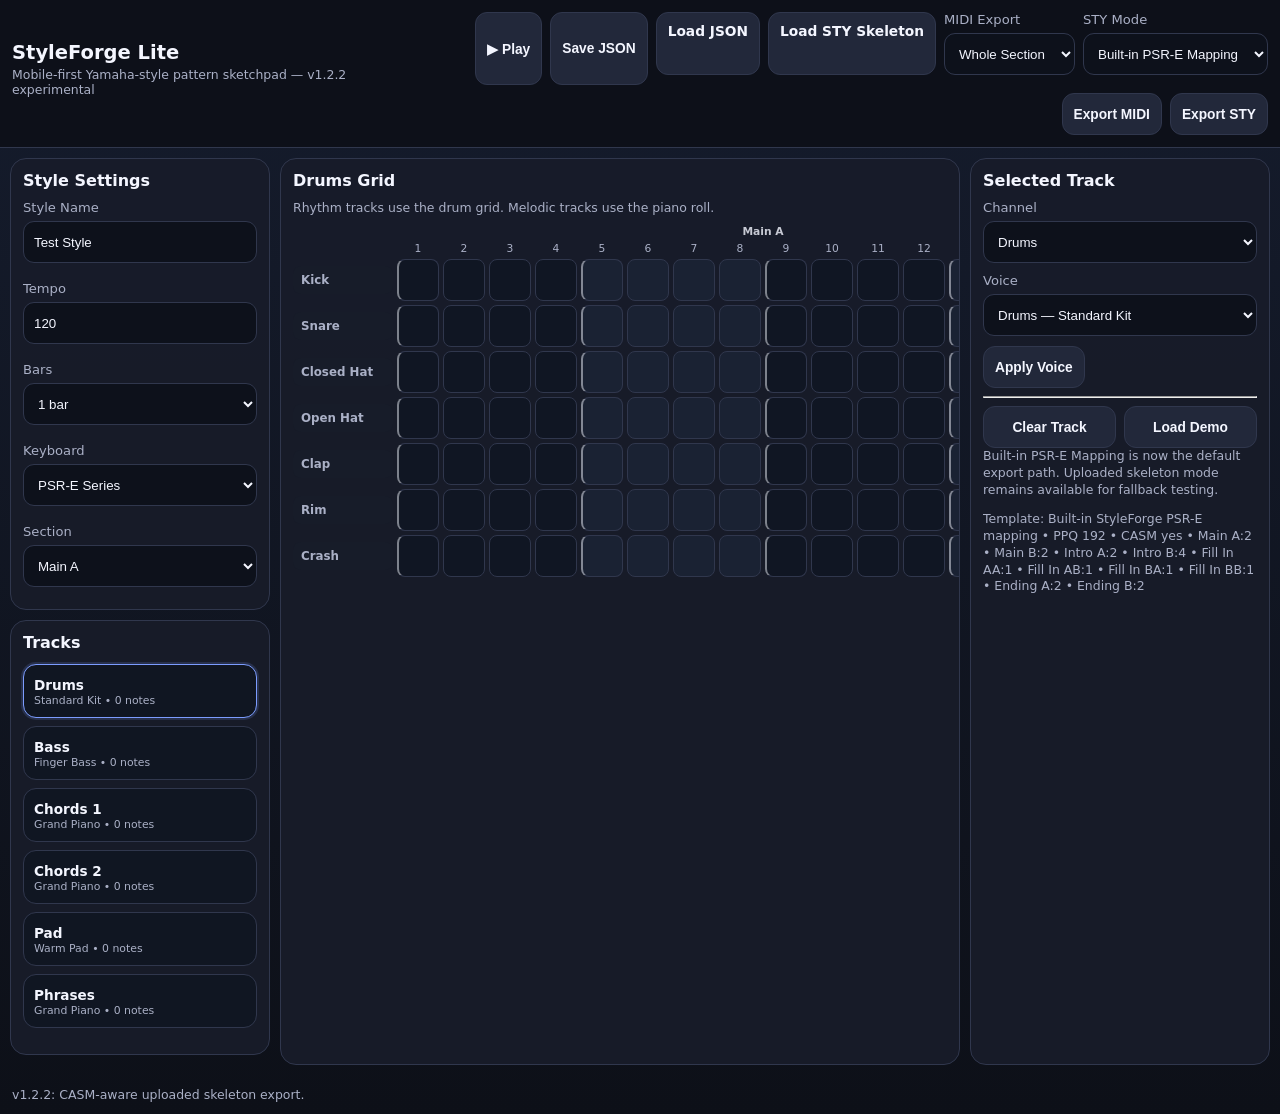
==== index.html @ ea22ec44 "Respect skeleton CASM channels" ====
<!DOCTYPE html>
<html lang="en">
<head>
  <meta charset="UTF-8"/>
  <meta name="viewport" content="width=device-width, initial-scale=1.0"/>
  <title>StyleForge Lite</title>
  <link rel="stylesheet" href="styles.css?v=0.6.1"/>
  <link rel="stylesheet" href="bass-fix.css?v=0.6.2"/>
</head>
<body>
  <header>
    <div>
      <h1>StyleForge Lite</h1>
      <p>Mobile-first Yamaha-style pattern sketchpad — v1.2.2 experimental</p>
    </div>
    <div class="header-actions">
      <button id="playBtn">▶ Play</button>
      <button id="saveJsonBtn">Save JSON</button>
      <label class="fileLabel">Load JSON<input type="file" id="loadJsonInput" accept=".json"/></label>
      <label class="fileLabel">Load STY Skeleton<input type="file" id="templateStyleInput" accept=".sty,.STY,.mid,.MID"/></label>
      <label class="miniLabel">MIDI Export<select id="exportMode"><option value="section">Whole Section</option><option value="track">Selected Track</option></select></label>
      <label class="miniLabel">STY Mode<select id="styExportMode"><option value="builtin-psre" selected>Built-in PSR-E Mapping</option><option value="uploaded">Uploaded STY Skeleton</option></select></label>
      <button id="exportMidiBtn">Export MIDI</button>
      <button id="exportStyleBtn">Export STY</button>
    </div>
  </header>
  <main>
    <section class="panel settings">
      <h2>Style Settings</h2>
      <div class="settings-grid">
        <label>Style Name <input id="styleName" value="Test Style"/></label>
        <label>Tempo <input id="tempo" type="number" min="40" max="240" value="120"/></label>
        <label>Bars<select id="barsSelect"><option value="1" selected>1 bar</option><option value="2">2 bars</option><option value="4">4 bars</option></select></label>
        <label>Keyboard <select id="keyboardSelect"></select></label>
        <label>Section <select id="sectionSelect"></select></label>
      </div>
    </section>
    <section class="panel tracks">
      <h2>Tracks</h2>
      <div id="trackList"></div>
    </section>
    <section class="panel sequencer">
      <div class="sequencer-head">
        <div>
          <h2 id="editorTitle">Drum Grid</h2>
          <p id="editorHelp">Choose a keyboard profile, create a pattern, then export.</p>
        </div>
        <strong id="barIndicator">Bar 1 / 1</strong>
      </div>
      <div class="sequencer-tools" id="barTools">
        <button id="scrollStartBtn">◀ Bar</button>
        <button id="scrollEndBtn">Bar ▶</button>
      </div>
      <div id="grid"></div>
    </section>
    <section class="panel inspector">
      <h2>Selected Track</h2>
      <label>Channel <select id="channelSelect"></select></label>
      <label>Voice <select id="voiceSelect"></select></label>
      <button id="applyVoiceBtn">Apply Voice</button>
      <hr/>
      <div class="row-actions">
        <button id="clearTrackBtn">Clear Track</button>
        <button id="demoBtn">Load Demo</button>
      </div>
      <p class="hint">Built-in PSR-E Mapping is now the default export path. Uploaded skeleton mode remains available for fallback testing.</p>
      <p class="hint" id="templateStatus">STY exporter loading...</p>
    </section>
  </main>
  <footer>v1.2.2: CASM-aware uploaded skeleton export.</footer>
  <script src="app.js?v=1.2.2"></script>
  <script src="sty-export.js?v=1.2.2"></script>
</body>
</html>
---- styles.css ----
:root{--bg:#0d1018;--panel:#171c29;--panel2:#22283a;--text:#f4f6ff;--muted:#aab0c6;--accent:#7c9cff;--border:#30374d;--active:#84ffa8;--beatA:#101623;--beatB:#1a2233;--white:#eef2ff;--black:#131722;--note:#ffe66d}*{box-sizing:border-box}html{font-size:16px}body{margin:0;min-width:0;font-family:system-ui,-apple-system,BlinkMacSystemFont,"Segoe UI",sans-serif;background:linear-gradient(180deg,#151c2d,var(--bg));color:var(--text)}header{padding:12px;border-bottom:1px solid var(--border);background:rgba(13,16,24,.96)}h1,h2,p{margin-top:0}h1{font-size:1.22rem;margin-bottom:3px}h2{font-size:1rem;margin-bottom:10px}p{color:var(--muted)}header p{font-size:.78rem;margin-bottom:10px}.header-actions{display:grid;grid-template-columns:repeat(2,minmax(0,1fr));gap:8px}button,.fileLabel{border:1px solid var(--border);background:var(--panel2);color:var(--text);border-radius:12px;padding:10px 11px;cursor:pointer;font-weight:800;min-height:42px;text-align:center;font-size:.86rem}button:active,.fileLabel:active{transform:scale(.98)}button:hover,.fileLabel:hover{border-color:var(--accent)}.fileLabel input{display:none}main{display:grid;grid-template-columns:1fr;gap:10px;padding:10px;width:100%;max-width:980px;margin:0 auto}.panel{min-width:0;background:rgba(23,28,41,.96);border:1px solid var(--border);border-radius:16px;padding:12px;overflow:hidden}label{display:grid;gap:6px;margin-bottom:10px;color:var(--muted);font-size:.82rem}input,select{width:100%;background:#0d111b;color:var(--text);border:1px solid var(--border);border-radius:11px;padding:10px;min-height:42px}.settings-grid{display:grid;grid-template-columns:1fr 96px;gap:8px}.settings-grid label:nth-child(1),.settings-grid label:nth-child(4),.settings-grid label:nth-child(5){grid-column:1/-1}.tracks #trackList{display:flex;gap:8px;overflow-x:auto;padding:2px 0 6px;scroll-snap-type:x proximity}.track{flex:0 0 138px;padding:10px;border:1px solid var(--border);border-radius:13px;cursor:pointer;background:#101622;scroll-snap-align:start}.track.active{border-color:var(--accent);box-shadow:0 0 0 2px rgba(124,156,255,.16)}.track strong{font-size:.85rem}.track small{display:block;color:var(--muted);font-size:.68rem;white-space:nowrap;overflow:hidden;text-overflow:ellipsis}.sequencer{padding:0}.sequencer-head{display:flex;justify-content:space-between;gap:10px;align-items:flex-start;padding:12px 12px 6px}.sequencer-head p{font-size:.78rem;margin-bottom:0}.sequencer-head strong{background:#0d111b;border:1px solid var(--border);padding:7px 9px;border-radius:999px;white-space:nowrap;font-size:.78rem}.sequencer-tools{display:grid;grid-template-columns:1fr 1fr;gap:8px;padding:8px 12px 10px}.sequencer-tools.hidden,#barIndicator.hidden{display:none}#grid{width:100%;max-width:100%;overflow-x:auto;overflow-y:hidden;padding:4px 12px 14px;-webkit-overflow-scrolling:touch}.grid-table{display:grid;grid-template-columns:74px repeat(16,minmax(30px,1fr));gap:4px;align-items:center;min-width:0;width:100%}.step-label,.bar-label,.drum-label,.key-label{color:var(--muted);text-align:center;font-size:.67rem;user-select:none}.bar-label{font-weight:900;color:var(--text);opacity:.8}.drum-label{text-align:left;font-weight:800;position:sticky;left:0;z-index:5;background:var(--panel);border-radius:8px;padding:7px 4px;font-size:.66rem;line-height:1.05}.cell{height:32px;border:1px solid var(--border);border-radius:8px;cursor:pointer;touch-action:manipulation}.cell.beat-even{background:var(--beatA)}.cell.beat-odd{background:var(--beatB)}.cell.beat-start{border-left-color:rgba(244,246,255,.48);border-left-width:2px}.cell.on{background:var(--active);box-shadow:0 0 10px rgba(132,255,168,.25)}.cell.playing{outline:2px solid var(--accent);outline-offset:1px}.piano-wrap{max-height:360px;overflow:auto;padding-bottom:10px}.piano-grid{display:grid;grid-template-columns:84px repeat(16,30px);gap:3px;align-items:center;min-width:max-content}.key-label{height:28px;position:sticky;left:0;z-index:6;border:1px solid var(--border);display:flex;align-items:center;justify-content:flex-end;padding-right:8px;font-weight:800;border-radius:4px;font-size:.68rem}.key-white{background:var(--white);color:#111827}.key-black{background:var(--black);color:#f8fafc}.piano-cell{width:30px;height:28px;border:1px solid var(--border);border-radius:5px;cursor:pointer;touch-action:manipulation}.piano-cell.white{background:#182032}.piano-cell.black{background:#111622}.piano-cell.beat-even.white{background:#172033}.piano-cell.beat-odd.white{background:#202943}.piano-cell.beat-even.black{background:#0f1420}.piano-cell.beat-odd.black{background:#151b2b}.piano-cell.beat-start{border-left-color:rgba(244,246,255,.5);border-left-width:2px}.piano-cell.on,.piano-cell.on.white,.piano-cell.on.black,.piano-cell.on.beat-even,.piano-cell.on.beat-odd{background:var(--note)!important;border:2px solid #fff3a3!important;box-shadow:0 0 0 2px rgba(255,230,109,.25),0 0 14px rgba(255,230,109,.65)!important;position:relative}.piano-cell.on::after{content:"";position:absolute;inset:7px;border-radius:3px;background:#111827;opacity:.72}.piano-cell.playing{outline:2px solid var(--active);outline-offset:1px}.row-actions{display:grid;grid-template-columns:1fr 1fr;gap:8px}.hint{font-size:.78rem;line-height:1.35}footer{padding:12px;color:var(--muted);font-size:.78rem}@media (min-width:760px){header{display:flex;justify-content:space-between;align-items:center;gap:16px}.header-actions{display:flex;flex-wrap:wrap;justify-content:flex-end}.settings-grid{grid-template-columns:1fr 110px 110px 1fr 1fr}.settings-grid label:nth-child(1),.settings-grid label:nth-child(4),.settings-grid label:nth-child(5){grid-column:auto}.track{flex-basis:155px}.grid-table{grid-template-columns:96px repeat(16,40px);width:max-content}.cell{height:38px}.drum-label{font-size:.74rem;padding:8px}.piano-grid{grid-template-columns:96px repeat(16,36px)}.piano-cell{width:36px;height:30px}.key-label{height:30px}.piano-wrap{max-height:460px}}@media (min-width:1120px){main{max-width:1400px;grid-template-columns:260px 1fr 300px}.settings{grid-column:1/2}.tracks{grid-column:1/2}.sequencer{grid-column:2/3;grid-row:1/4}.inspector{grid-column:3/4;grid-row:1/4}.settings-grid{grid-template-columns:1fr}.settings-grid label:nth-child(1),.settings-grid label:nth-child(4),.settings-grid label:nth-child(5){grid-column:1}.tracks #trackList{display:block;overflow:visible}.track{margin-bottom:8px}.grid-table{grid-template-columns:100px repeat(16,42px)}.piano-grid{grid-template-columns:100px repeat(16,38px)}}
---- bass-fix.css ----
.piano-cell.on,.piano-cell.on.white,.piano-cell.on.black,.piano-cell.on.beat-even,.piano-cell.on.beat-odd{background:#ffd84d!important;border:1px solid #f6c945!important;box-shadow:none!important;position:relative}.piano-cell.on::after{display:none!important}.key-label{cursor:pointer}.key-label:active{filter:brightness(1.25)}
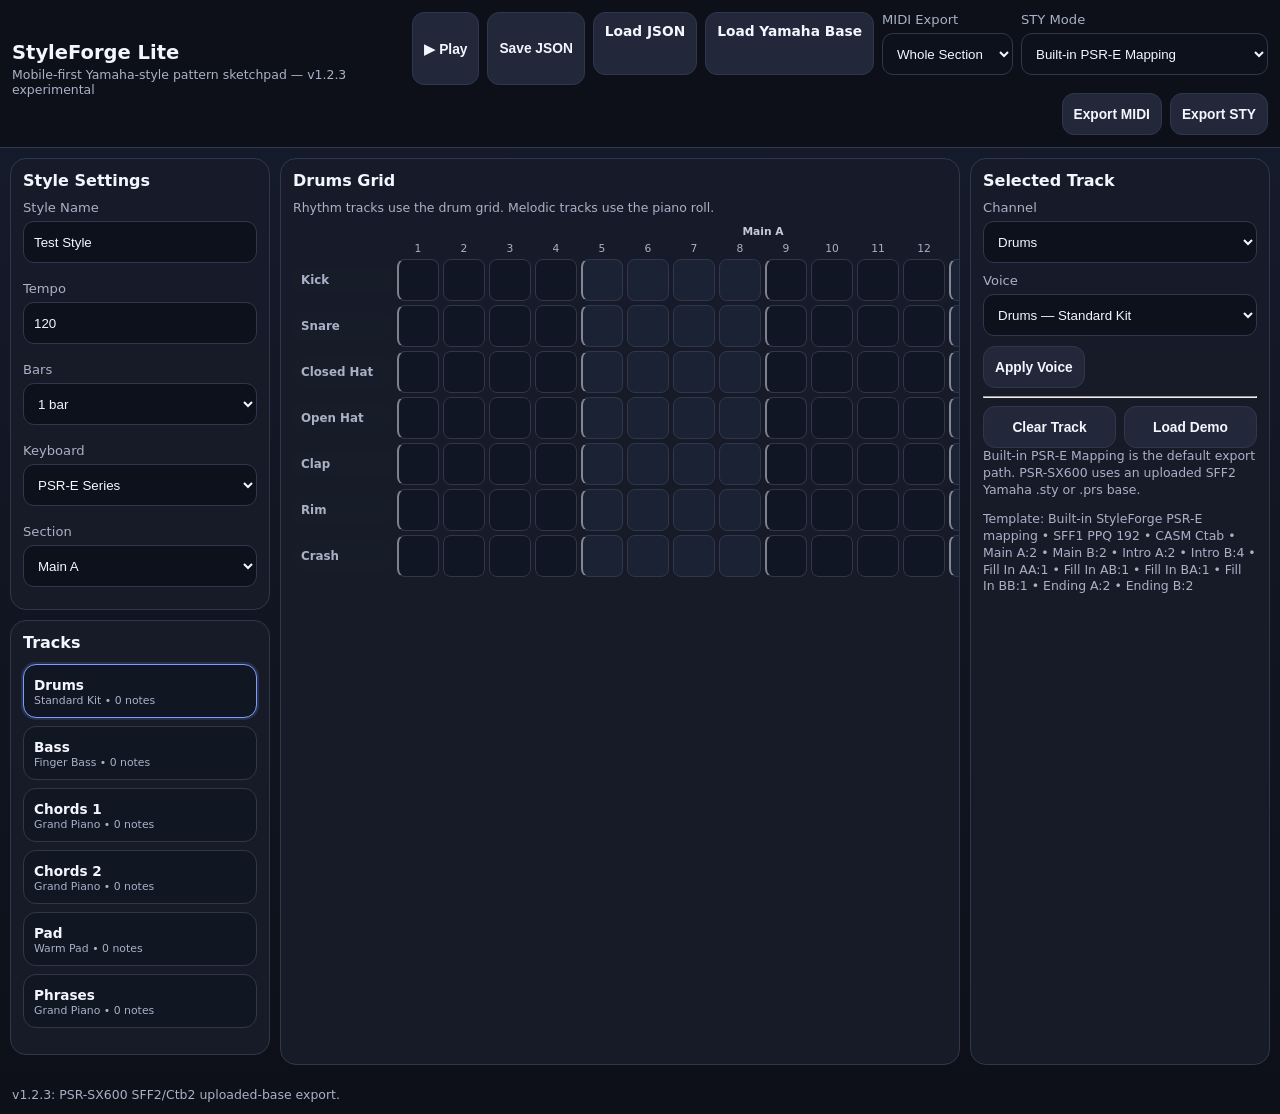
==== commit c7d9ac2a: "Add PSR-SX600 SFF2 skeleton export support" ====
--- a/index.html
+++ b/index.html
@@ -11,15 +11,15 @@
   <header>
     <div>
       <h1>StyleForge Lite</h1>
-      <p>Mobile-first Yamaha-style pattern sketchpad — v1.2.2 experimental</p>
+      <p>Mobile-first Yamaha-style pattern sketchpad — v1.2.3 experimental</p>
     </div>
     <div class="header-actions">
       <button id="playBtn">▶ Play</button>
       <button id="saveJsonBtn">Save JSON</button>
       <label class="fileLabel">Load JSON<input type="file" id="loadJsonInput" accept=".json"/></label>
-      <label class="fileLabel">Load STY Skeleton<input type="file" id="templateStyleInput" accept=".sty,.STY,.mid,.MID"/></label>
+      <label class="fileLabel">Load Yamaha Base<input type="file" id="templateStyleInput" accept=".sty,.STY,.prs,.PRS,.mid,.MID"/></label>
       <label class="miniLabel">MIDI Export<select id="exportMode"><option value="section">Whole Section</option><option value="track">Selected Track</option></select></label>
-      <label class="miniLabel">STY Mode<select id="styExportMode"><option value="builtin-psre" selected>Built-in PSR-E Mapping</option><option value="uploaded">Uploaded STY Skeleton</option></select></label>
+      <label class="miniLabel">STY Mode<select id="styExportMode"><option value="builtin-psre" selected>Built-in PSR-E Mapping</option><option value="uploaded">Uploaded Yamaha STY/PRS Base</option></select></label>
       <button id="exportMidiBtn">Export MIDI</button>
       <button id="exportStyleBtn">Export STY</button>
     </div>
@@ -63,12 +63,12 @@
         <button id="clearTrackBtn">Clear Track</button>
         <button id="demoBtn">Load Demo</button>
       </div>
-      <p class="hint">Built-in PSR-E Mapping is now the default export path. Uploaded skeleton mode remains available for fallback testing.</p>
+      <p class="hint">Built-in PSR-E Mapping is the default export path. PSR-SX600 uses an uploaded SFF2 Yamaha .sty or .prs base.</p>
       <p class="hint" id="templateStatus">STY exporter loading...</p>
     </section>
   </main>
-  <footer>v1.2.2: CASM-aware uploaded skeleton export.</footer>
-  <script src="app.js?v=1.2.2"></script>
-  <script src="sty-export.js?v=1.2.2"></script>
+  <footer>v1.2.3: PSR-SX600 SFF2/Ctb2 uploaded-base export.</footer>
+  <script src="app.js?v=1.2.3"></script>
+  <script src="sty-export.js?v=1.2.3"></script>
 </body>
 </html>
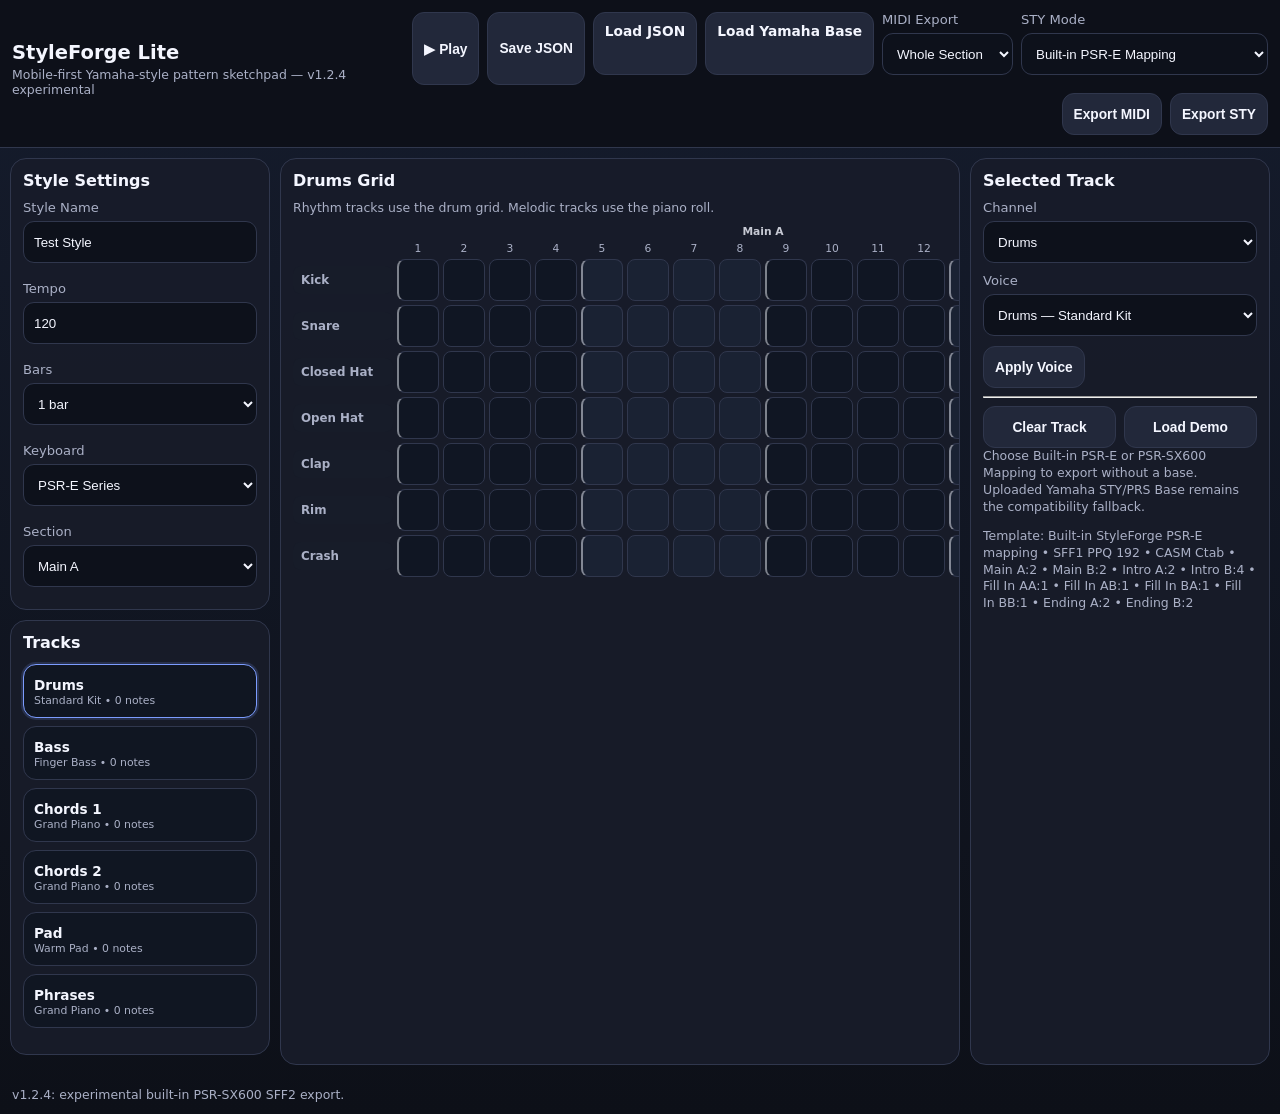
==== commit 8f94531f: "Add built-in PSR-SX600 SFF2 export" ====
--- a/index.html
+++ b/index.html
@@ -11,7 +11,7 @@
   <header>
     <div>
       <h1>StyleForge Lite</h1>
-      <p>Mobile-first Yamaha-style pattern sketchpad — v1.2.3 experimental</p>
+      <p>Mobile-first Yamaha-style pattern sketchpad — v1.2.4 experimental</p>
     </div>
     <div class="header-actions">
       <button id="playBtn">▶ Play</button>
@@ -19,7 +19,7 @@
       <label class="fileLabel">Load JSON<input type="file" id="loadJsonInput" accept=".json"/></label>
       <label class="fileLabel">Load Yamaha Base<input type="file" id="templateStyleInput" accept=".sty,.STY,.prs,.PRS,.mid,.MID"/></label>
       <label class="miniLabel">MIDI Export<select id="exportMode"><option value="section">Whole Section</option><option value="track">Selected Track</option></select></label>
-      <label class="miniLabel">STY Mode<select id="styExportMode"><option value="builtin-psre" selected>Built-in PSR-E Mapping</option><option value="uploaded">Uploaded Yamaha STY/PRS Base</option></select></label>
+      <label class="miniLabel">STY Mode<select id="styExportMode"><option value="builtin-psre" selected>Built-in PSR-E Mapping</option><option value="builtin-sx">Built-in PSR-SX600 Mapping</option><option value="uploaded">Uploaded Yamaha STY/PRS Base</option></select></label>
       <button id="exportMidiBtn">Export MIDI</button>
       <button id="exportStyleBtn">Export STY</button>
     </div>
@@ -63,12 +63,12 @@
         <button id="clearTrackBtn">Clear Track</button>
         <button id="demoBtn">Load Demo</button>
       </div>
-      <p class="hint">Built-in PSR-E Mapping is the default export path. PSR-SX600 uses an uploaded SFF2 Yamaha .sty or .prs base.</p>
+      <p class="hint">Choose Built-in PSR-E or PSR-SX600 Mapping to export without a base. Uploaded Yamaha STY/PRS Base remains the compatibility fallback.</p>
       <p class="hint" id="templateStatus">STY exporter loading...</p>
     </section>
   </main>
-  <footer>v1.2.3: PSR-SX600 SFF2/Ctb2 uploaded-base export.</footer>
-  <script src="app.js?v=1.2.3"></script>
-  <script src="sty-export.js?v=1.2.3"></script>
+  <footer>v1.2.4: experimental built-in PSR-SX600 SFF2 export.</footer>
+  <script src="app.js?v=1.2.4"></script>
+  <script src="sty-export.js?v=1.2.4"></script>
 </body>
 </html>
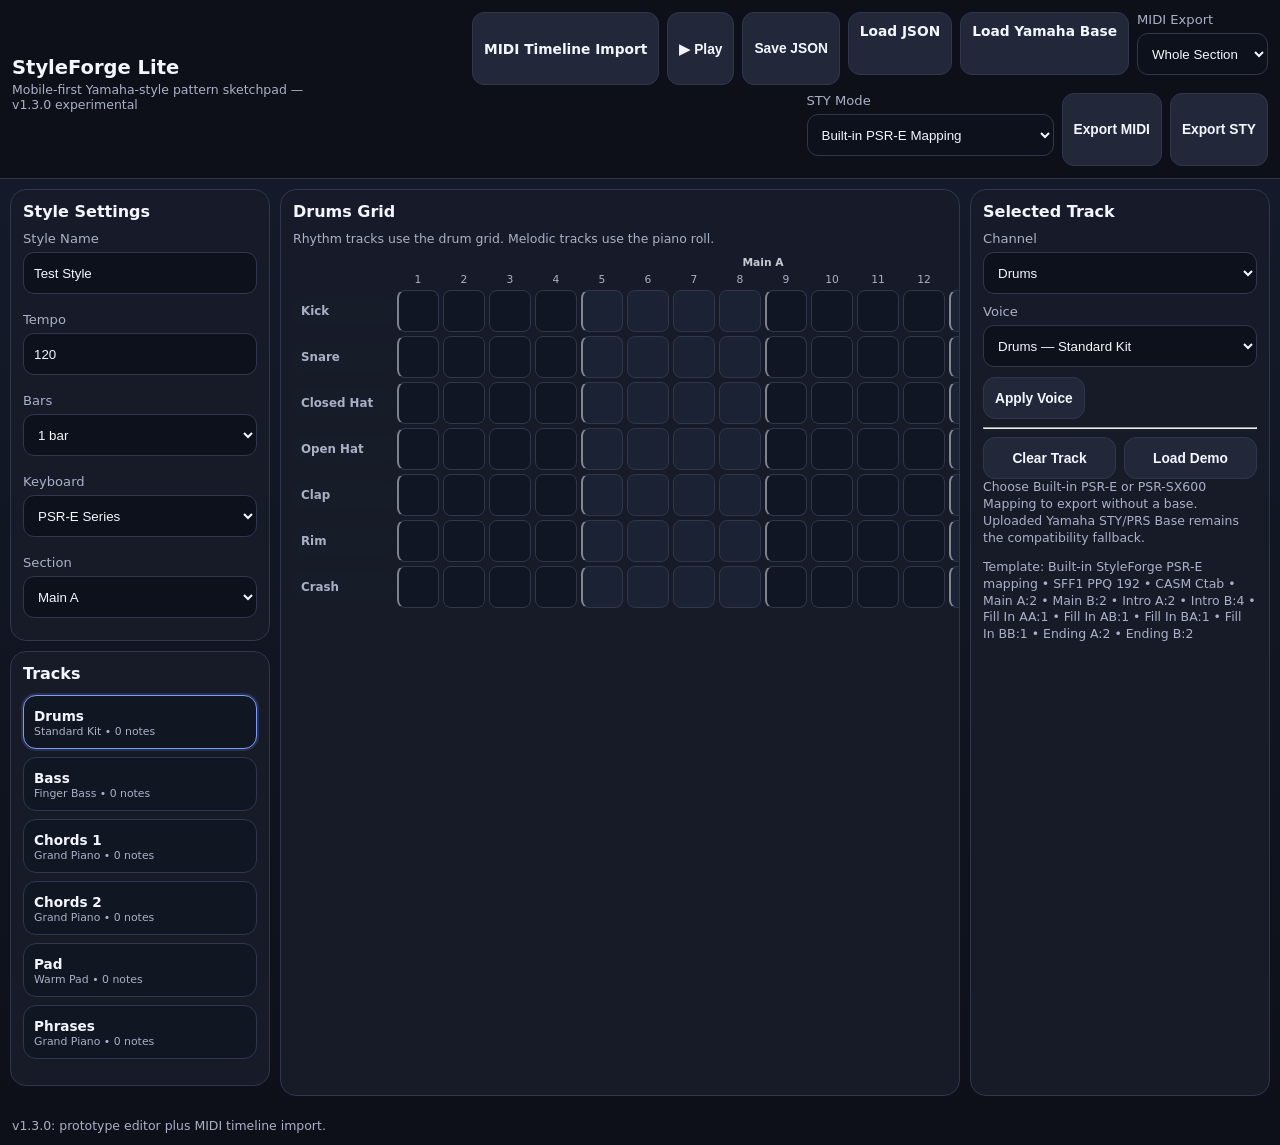
==== commit 4457c114: "Add MIDI timeline import workflow" ====
--- a/index.html
+++ b/index.html
@@ -11,9 +11,10 @@
   <header>
     <div>
       <h1>StyleForge Lite</h1>
-      <p>Mobile-first Yamaha-style pattern sketchpad — v1.2.4 experimental</p>
+      <p>Mobile-first Yamaha-style pattern sketchpad — v1.3.0 experimental</p>
     </div>
     <div class="header-actions">
+      <a class="pageLink" href="timeline.html">MIDI Timeline Import</a>
       <button id="playBtn">▶ Play</button>
       <button id="saveJsonBtn">Save JSON</button>
       <label class="fileLabel">Load JSON<input type="file" id="loadJsonInput" accept=".json"/></label>
@@ -67,8 +68,8 @@
       <p class="hint" id="templateStatus">STY exporter loading...</p>
     </section>
   </main>
-  <footer>v1.2.4: experimental built-in PSR-SX600 SFF2 export.</footer>
-  <script src="app.js?v=1.2.4"></script>
-  <script src="sty-export.js?v=1.2.4"></script>
+  <footer>v1.3.0: prototype editor plus MIDI timeline import.</footer>
+  <script src="app.js?v=1.3.0"></script>
+  <script src="sty-export.js?v=1.3.0"></script>
 </body>
 </html>
--- a/styles.css
+++ b/styles.css
@@ -1 +1,2 @@
-:root{--bg:#0d1018;--panel:#171c29;--panel2:#22283a;--text:#f4f6ff;--muted:#aab0c6;--accent:#7c9cff;--border:#30374d;--active:#84ffa8;--beatA:#101623;--beatB:#1a2233;--white:#eef2ff;--black:#131722;--note:#ffe66d}*{box-sizing:border-box}html{font-size:16px}body{margin:0;min-width:0;font-family:system-ui,-apple-system,BlinkMacSystemFont,"Segoe UI",sans-serif;background:linear-gradient(180deg,#151c2d,var(--bg));color:var(--text)}header{padding:12px;border-bottom:1px solid var(--border);background:rgba(13,16,24,.96)}h1,h2,p{margin-top:0}h1{font-size:1.22rem;margin-bottom:3px}h2{font-size:1rem;margin-bottom:10px}p{color:var(--muted)}header p{font-size:.78rem;margin-bottom:10px}.header-actions{display:grid;grid-template-columns:repeat(2,minmax(0,1fr));gap:8px}button,.fileLabel{border:1px solid var(--border);background:var(--panel2);color:var(--text);border-radius:12px;padding:10px 11px;cursor:pointer;font-weight:800;min-height:42px;text-align:center;font-size:.86rem}button:active,.fileLabel:active{transform:scale(.98)}button:hover,.fileLabel:hover{border-color:var(--accent)}.fileLabel input{display:none}main{display:grid;grid-template-columns:1fr;gap:10px;padding:10px;width:100%;max-width:980px;margin:0 auto}.panel{min-width:0;background:rgba(23,28,41,.96);border:1px solid var(--border);border-radius:16px;padding:12px;overflow:hidden}label{display:grid;gap:6px;margin-bottom:10px;color:var(--muted);font-size:.82rem}input,select{width:100%;background:#0d111b;color:var(--text);border:1px solid var(--border);border-radius:11px;padding:10px;min-height:42px}.settings-grid{display:grid;grid-template-columns:1fr 96px;gap:8px}.settings-grid label:nth-child(1),.settings-grid label:nth-child(4),.settings-grid label:nth-child(5){grid-column:1/-1}.tracks #trackList{display:flex;gap:8px;overflow-x:auto;padding:2px 0 6px;scroll-snap-type:x proximity}.track{flex:0 0 138px;padding:10px;border:1px solid var(--border);border-radius:13px;cursor:pointer;background:#101622;scroll-snap-align:start}.track.active{border-color:var(--accent);box-shadow:0 0 0 2px rgba(124,156,255,.16)}.track strong{font-size:.85rem}.track small{display:block;color:var(--muted);font-size:.68rem;white-space:nowrap;overflow:hidden;text-overflow:ellipsis}.sequencer{padding:0}.sequencer-head{display:flex;justify-content:space-between;gap:10px;align-items:flex-start;padding:12px 12px 6px}.sequencer-head p{font-size:.78rem;margin-bottom:0}.sequencer-head strong{background:#0d111b;border:1px solid var(--border);padding:7px 9px;border-radius:999px;white-space:nowrap;font-size:.78rem}.sequencer-tools{display:grid;grid-template-columns:1fr 1fr;gap:8px;padding:8px 12px 10px}.sequencer-tools.hidden,#barIndicator.hidden{display:none}#grid{width:100%;max-width:100%;overflow-x:auto;overflow-y:hidden;padding:4px 12px 14px;-webkit-overflow-scrolling:touch}.grid-table{display:grid;grid-template-columns:74px repeat(16,minmax(30px,1fr));gap:4px;align-items:center;min-width:0;width:100%}.step-label,.bar-label,.drum-label,.key-label{color:var(--muted);text-align:center;font-size:.67rem;user-select:none}.bar-label{font-weight:900;color:var(--text);opacity:.8}.drum-label{text-align:left;font-weight:800;position:sticky;left:0;z-index:5;background:var(--panel);border-radius:8px;padding:7px 4px;font-size:.66rem;line-height:1.05}.cell{height:32px;border:1px solid var(--border);border-radius:8px;cursor:pointer;touch-action:manipulation}.cell.beat-even{background:var(--beatA)}.cell.beat-odd{background:var(--beatB)}.cell.beat-start{border-left-color:rgba(244,246,255,.48);border-left-width:2px}.cell.on{background:var(--active);box-shadow:0 0 10px rgba(132,255,168,.25)}.cell.playing{outline:2px solid var(--accent);outline-offset:1px}.piano-wrap{max-height:360px;overflow:auto;padding-bottom:10px}.piano-grid{display:grid;grid-template-columns:84px repeat(16,30px);gap:3px;align-items:center;min-width:max-content}.key-label{height:28px;position:sticky;left:0;z-index:6;border:1px solid var(--border);display:flex;align-items:center;justify-content:flex-end;padding-right:8px;font-weight:800;border-radius:4px;font-size:.68rem}.key-white{background:var(--white);color:#111827}.key-black{background:var(--black);color:#f8fafc}.piano-cell{width:30px;height:28px;border:1px solid var(--border);border-radius:5px;cursor:pointer;touch-action:manipulation}.piano-cell.white{background:#182032}.piano-cell.black{background:#111622}.piano-cell.beat-even.white{background:#172033}.piano-cell.beat-odd.white{background:#202943}.piano-cell.beat-even.black{background:#0f1420}.piano-cell.beat-odd.black{background:#151b2b}.piano-cell.beat-start{border-left-color:rgba(244,246,255,.5);border-left-width:2px}.piano-cell.on,.piano-cell.on.white,.piano-cell.on.black,.piano-cell.on.beat-even,.piano-cell.on.beat-odd{background:var(--note)!important;border:2px solid #fff3a3!important;box-shadow:0 0 0 2px rgba(255,230,109,.25),0 0 14px rgba(255,230,109,.65)!important;position:relative}.piano-cell.on::after{content:"";position:absolute;inset:7px;border-radius:3px;background:#111827;opacity:.72}.piano-cell.playing{outline:2px solid var(--active);outline-offset:1px}.row-actions{display:grid;grid-template-columns:1fr 1fr;gap:8px}.hint{font-size:.78rem;line-height:1.35}footer{padding:12px;color:var(--muted);font-size:.78rem}@media (min-width:760px){header{display:flex;justify-content:space-between;align-items:center;gap:16px}.header-actions{display:flex;flex-wrap:wrap;justify-content:flex-end}.settings-grid{grid-template-columns:1fr 110px 110px 1fr 1fr}.settings-grid label:nth-child(1),.settings-grid label:nth-child(4),.settings-grid label:nth-child(5){grid-column:auto}.track{flex-basis:155px}.grid-table{grid-template-columns:96px repeat(16,40px);width:max-content}.cell{height:38px}.drum-label{font-size:.74rem;padding:8px}.piano-grid{grid-template-columns:96px repeat(16,36px)}.piano-cell{width:36px;height:30px}.key-label{height:30px}.piano-wrap{max-height:460px}}@media (min-width:1120px){main{max-width:1400px;grid-template-columns:260px 1fr 300px}.settings{grid-column:1/2}.tracks{grid-column:1/2}.sequencer{grid-column:2/3;grid-row:1/4}.inspector{grid-column:3/4;grid-row:1/4}.settings-grid{grid-template-columns:1fr}.settings-grid label:nth-child(1),.settings-grid label:nth-child(4),.settings-grid label:nth-child(5){grid-column:1}.tracks #trackList{display:block;overflow:visible}.track{margin-bottom:8px}.grid-table{grid-template-columns:100px repeat(16,42px)}.piano-grid{grid-template-columns:100px repeat(16,38px)}}+:root{--bg:#0d1018;--panel:#171c29;--panel2:#22283a;--text:#f4f6ff;--muted:#aab0c6;--accent:#7c9cff;--border:#30374d;--active:#84ffa8;--beatA:#101623;--beatB:#1a2233;--white:#eef2ff;--black:#131722;--note:#ffe66d}*{box-sizing:border-box}html{font-size:16px}body{margin:0;min-width:0;font-family:system-ui,-apple-system,BlinkMacSystemFont,"Segoe UI",sans-serif;background:linear-gradient(180deg,#151c2d,var(--bg));color:var(--text)}header{padding:12px;border-bottom:1px solid var(--border);background:rgba(13,16,24,.96)}h1,h2,p{margin-top:0}h1{font-size:1.22rem;margin-bottom:3px}h2{font-size:1rem;margin-bottom:10px}p{color:var(--muted)}header p{font-size:.78rem;margin-bottom:10px}.header-actions{display:grid;grid-template-columns:repeat(2,minmax(0,1fr));gap:8px}button,.fileLabel{border:1px solid var(--border);background:var(--panel2);color:var(--text);border-radius:12px;padding:10px 11px;cursor:pointer;font-weight:800;min-height:42px;text-align:center;font-size:.86rem}button:active,.fileLabel:active{transform:scale(.98)}button:hover,.fileLabel:hover{border-color:var(--accent)}.fileLabel input{display:none}main{display:grid;grid-template-columns:1fr;gap:10px;padding:10px;width:100%;max-width:980px;margin:0 auto}.panel{min-width:0;background:rgba(23,28,41,.96);border:1px solid var(--border);border-radius:16px;padding:12px;overflow:hidden}label{display:grid;gap:6px;margin-bottom:10px;color:var(--muted);font-size:.82rem}input,select{width:100%;background:#0d111b;color:var(--text);border:1px solid var(--border);border-radius:11px;padding:10px;min-height:42px}.settings-grid{display:grid;grid-template-columns:1fr 96px;gap:8px}.settings-grid label:nth-child(1),.settings-grid label:nth-child(4),.settings-grid label:nth-child(5){grid-column:1/-1}.tracks #trackList{display:flex;gap:8px;overflow-x:auto;padding:2px 0 6px;scroll-snap-type:x proximity}.track{flex:0 0 138px;padding:10px;border:1px solid var(--border);border-radius:13px;cursor:pointer;background:#101622;scroll-snap-align:start}.track.active{border-color:var(--accent);box-shadow:0 0 0 2px rgba(124,156,255,.16)}.track strong{font-size:.85rem}.track small{display:block;color:var(--muted);font-size:.68rem;white-space:nowrap;overflow:hidden;text-overflow:ellipsis}.sequencer{padding:0}.sequencer-head{display:flex;justify-content:space-between;gap:10px;align-items:flex-start;padding:12px 12px 6px}.sequencer-head p{font-size:.78rem;margin-bottom:0}.sequencer-head strong{background:#0d111b;border:1px solid var(--border);padding:7px 9px;border-radius:999px;white-space:nowrap;font-size:.78rem}.sequencer-tools{display:grid;grid-template-columns:1fr 1fr;gap:8px;padding:8px 12px 10px}.sequencer-tools.hidden,#barIndicator.hidden{display:none}#grid{width:100%;max-width:100%;overflow-x:auto;overflow-y:hidden;padding:4px 12px 14px;-webkit-overflow-scrolling:touch}.grid-table{display:grid;grid-template-columns:74px repeat(16,minmax(30px,1fr));gap:4px;align-items:center;min-width:0;width:100%}.step-label,.bar-label,.drum-label,.key-label{color:var(--muted);text-align:center;font-size:.67rem;user-select:none}.bar-label{font-weight:900;color:var(--text);opacity:.8}.drum-label{text-align:left;font-weight:800;position:sticky;left:0;z-index:5;background:var(--panel);border-radius:8px;padding:7px 4px;font-size:.66rem;line-height:1.05}.cell{height:32px;border:1px solid var(--border);border-radius:8px;cursor:pointer;touch-action:manipulation}.cell.beat-even{background:var(--beatA)}.cell.beat-odd{background:var(--beatB)}.cell.beat-start{border-left-color:rgba(244,246,255,.48);border-left-width:2px}.cell.on{background:var(--active);box-shadow:0 0 10px rgba(132,255,168,.25)}.cell.playing{outline:2px solid var(--accent);outline-offset:1px}.piano-wrap{max-height:360px;overflow:auto;padding-bottom:10px}.piano-grid{display:grid;grid-template-columns:84px repeat(16,30px);gap:3px;align-items:center;min-width:max-content}.key-label{height:28px;position:sticky;left:0;z-index:6;border:1px solid var(--border);display:flex;align-items:center;justify-content:flex-end;padding-right:8px;font-weight:800;border-radius:4px;font-size:.68rem}.key-white{background:var(--white);color:#111827}.key-black{background:var(--black);color:#f8fafc}.piano-cell{width:30px;height:28px;border:1px solid var(--border);border-radius:5px;cursor:pointer;touch-action:manipulation}.piano-cell.white{background:#182032}.piano-cell.black{background:#111622}.piano-cell.beat-even.white{background:#172033}.piano-cell.beat-odd.white{background:#202943}.piano-cell.beat-even.black{background:#0f1420}.piano-cell.beat-odd.black{background:#151b2b}.piano-cell.beat-start{border-left-color:rgba(244,246,255,.5);border-left-width:2px}.piano-cell.on,.piano-cell.on.white,.piano-cell.on.black,.piano-cell.on.beat-even,.piano-cell.on.beat-odd{background:var(--note)!important;border:2px solid #fff3a3!important;box-shadow:0 0 0 2px rgba(255,230,109,.25),0 0 14px rgba(255,230,109,.65)!important;position:relative}.piano-cell.on::after{content:"";position:absolute;inset:7px;border-radius:3px;background:#111827;opacity:.72}.piano-cell.playing{outline:2px solid var(--active);outline-offset:1px}.row-actions{display:grid;grid-template-columns:1fr 1fr;gap:8px}.hint{font-size:.78rem;line-height:1.35}footer{padding:12px;color:var(--muted);font-size:.78rem}@media (min-width:760px){header{display:flex;justify-content:space-between;align-items:center;gap:16px}.header-actions{display:flex;flex-wrap:wrap;justify-content:flex-end}.settings-grid{grid-template-columns:1fr 110px 110px 1fr 1fr}.settings-grid label:nth-child(1),.settings-grid label:nth-child(4),.settings-grid label:nth-child(5){grid-column:auto}.track{flex-basis:155px}.grid-table{grid-template-columns:96px repeat(16,40px);width:max-content}.cell{height:38px}.drum-label{font-size:.74rem;padding:8px}.piano-grid{grid-template-columns:96px repeat(16,36px)}.piano-cell{width:36px;height:30px}.key-label{height:30px}.piano-wrap{max-height:460px}}@media (min-width:1120px){main{max-width:1400px;grid-template-columns:260px 1fr 300px}.settings{grid-column:1/2}.tracks{grid-column:1/2}.sequencer{grid-column:2/3;grid-row:1/4}.inspector{grid-column:3/4;grid-row:1/4}.settings-grid{grid-template-columns:1fr}.settings-grid label:nth-child(1),.settings-grid label:nth-child(4),.settings-grid label:nth-child(5){grid-column:1}.tracks #trackList{display:block;overflow:visible}.track{margin-bottom:8px}.grid-table{grid-template-columns:100px repeat(16,42px)}.piano-grid{grid-template-columns:100px repeat(16,38px)}}
+a.pageLink{display:flex;align-items:center;justify-content:center;border:1px solid var(--border);background:var(--panel2);color:var(--text);border-radius:12px;padding:10px 11px;min-height:42px;text-align:center;font-weight:800;font-size:.86rem;text-decoration:none}a.pageLink:hover{border-color:var(--accent)}
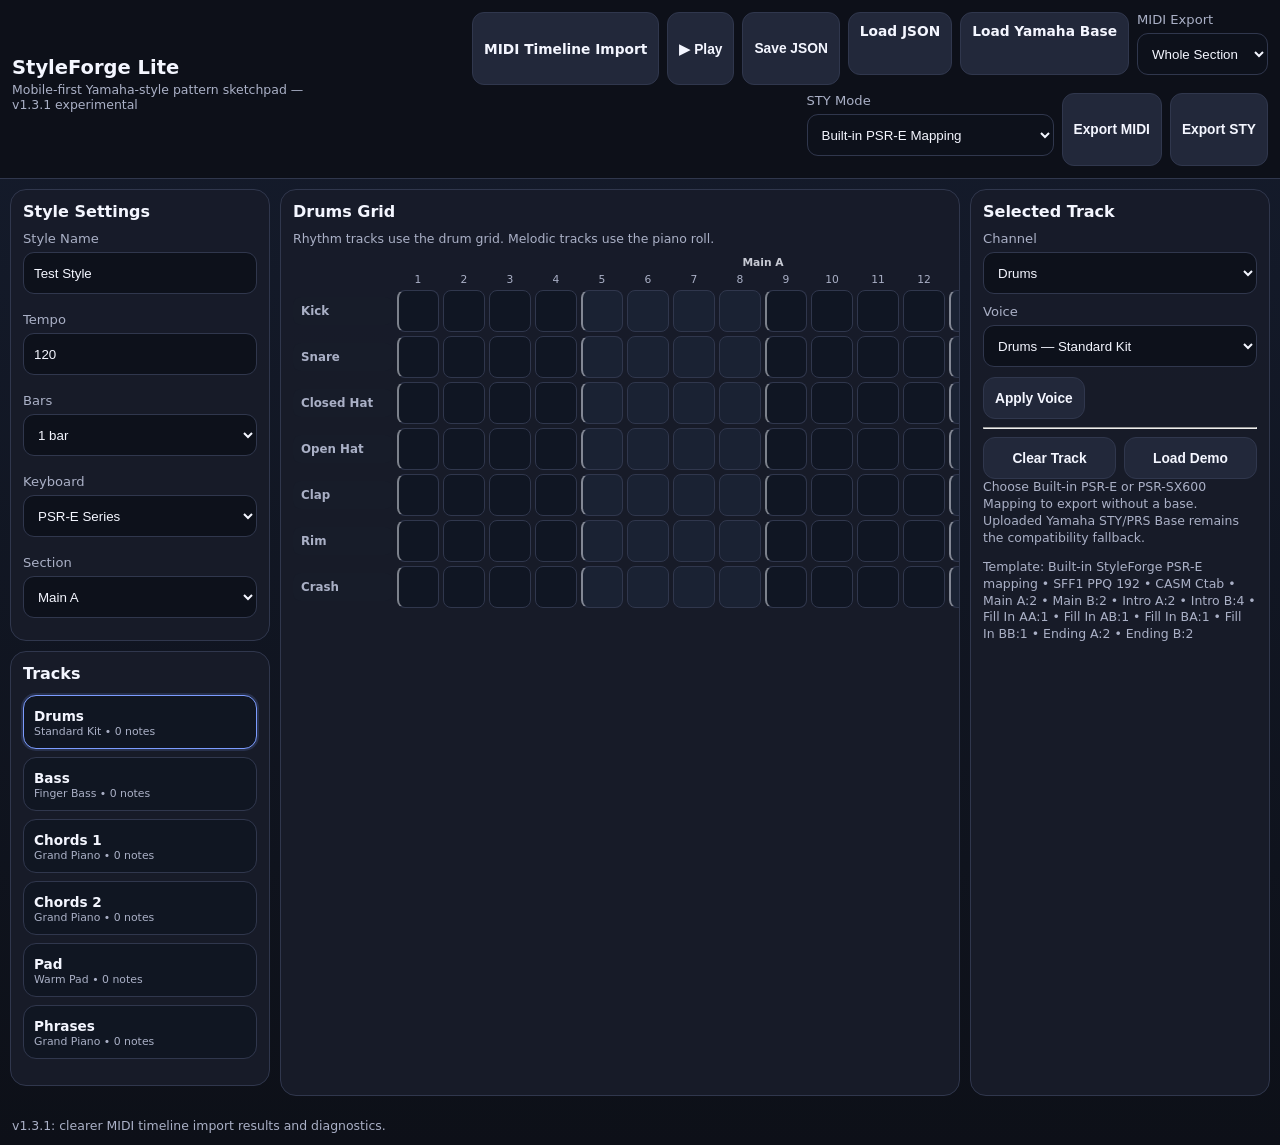
==== commit a65b0496: "Clarify timeline MIDI import results" ====
--- a/index.html
+++ b/index.html
@@ -11,7 +11,7 @@
   <header>
     <div>
       <h1>StyleForge Lite</h1>
-      <p>Mobile-first Yamaha-style pattern sketchpad — v1.3.0 experimental</p>
+      <p>Mobile-first Yamaha-style pattern sketchpad — v1.3.1 experimental</p>
     </div>
     <div class="header-actions">
       <a class="pageLink" href="timeline.html">MIDI Timeline Import</a>
@@ -68,8 +68,8 @@
       <p class="hint" id="templateStatus">STY exporter loading...</p>
     </section>
   </main>
-  <footer>v1.3.0: prototype editor plus MIDI timeline import.</footer>
-  <script src="app.js?v=1.3.0"></script>
-  <script src="sty-export.js?v=1.3.0"></script>
+  <footer>v1.3.1: clearer MIDI timeline import results and diagnostics.</footer>
+  <script src="app.js?v=1.3.1"></script>
+  <script src="sty-export.js?v=1.3.1"></script>
 </body>
 </html>
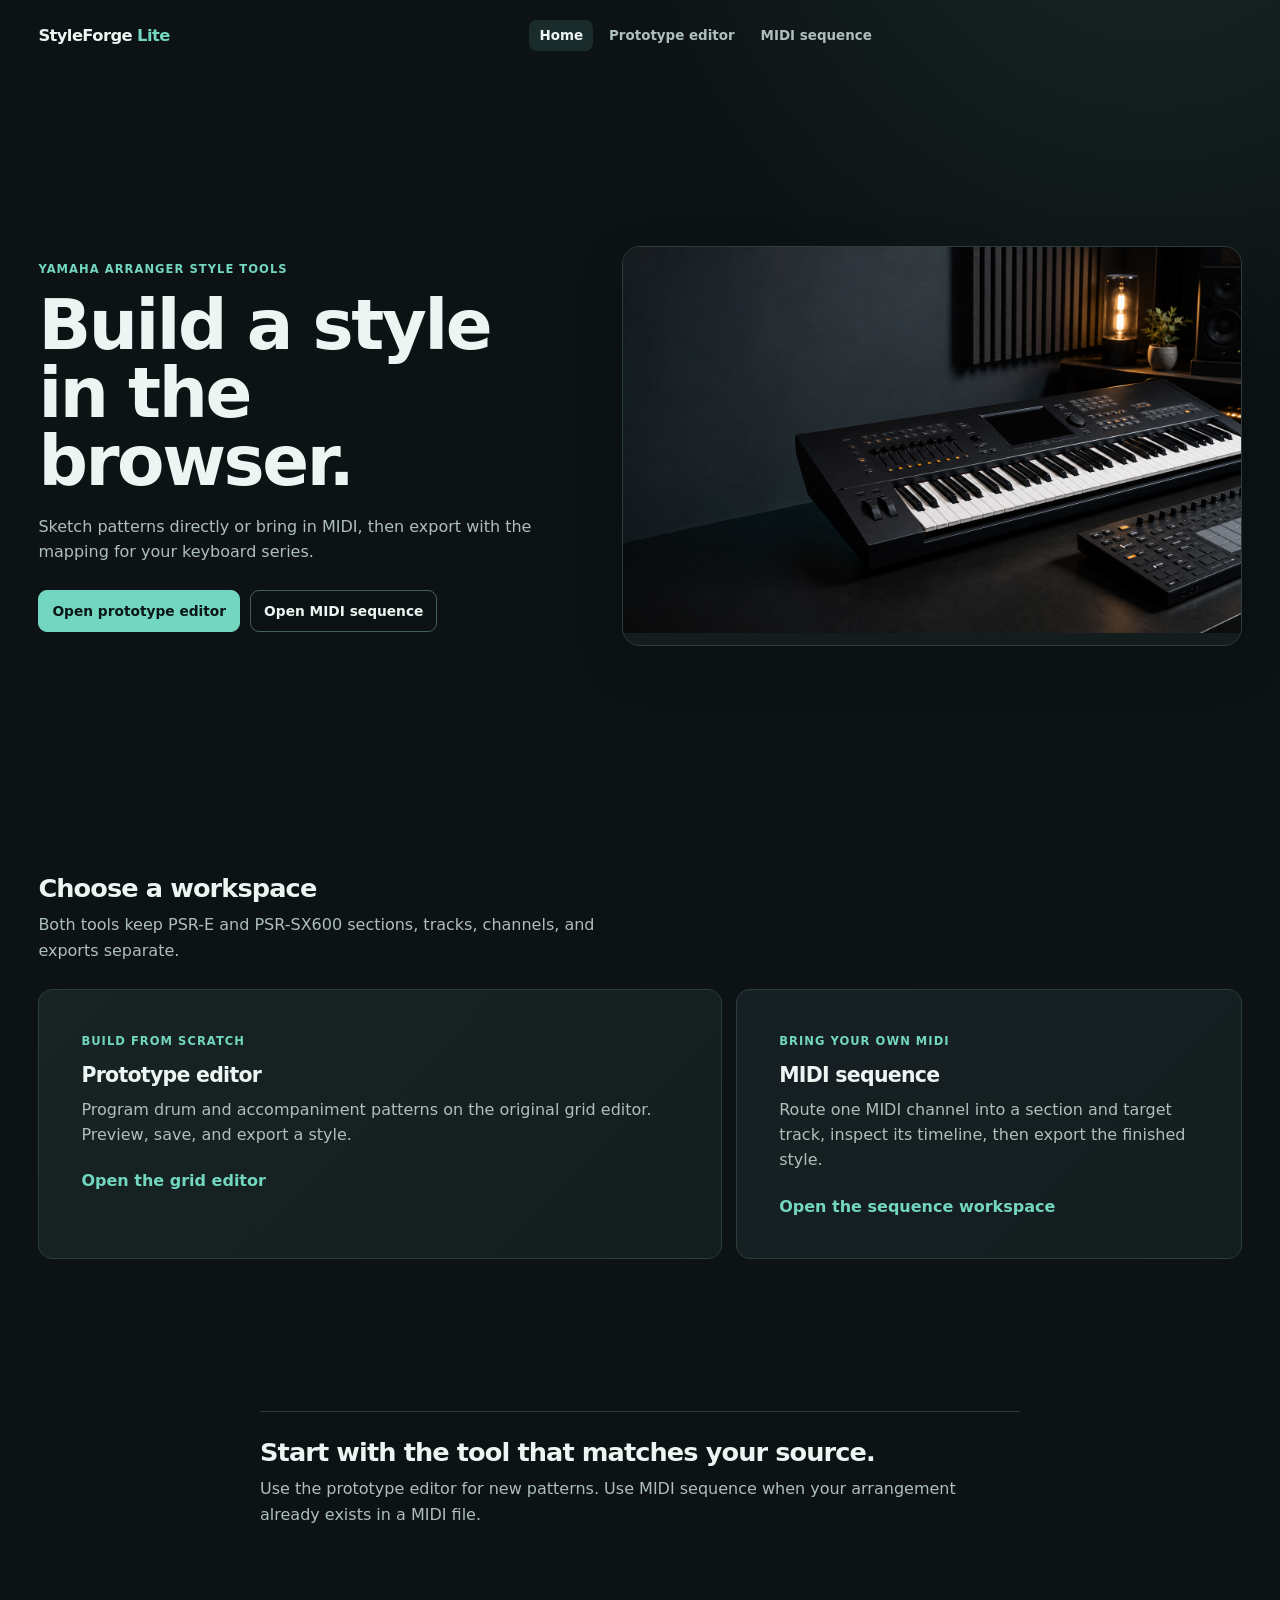
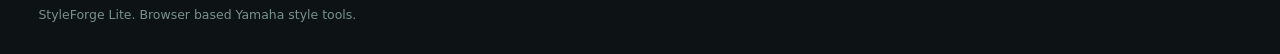
==== commit 70f7a01c: "Refresh three-page StyleForge workspace" ====
--- a/index.html
+++ b/index.html
@@ -3,73 +3,63 @@
 <head>
   <meta charset="UTF-8"/>
   <meta name="viewport" content="width=device-width, initial-scale=1.0"/>
+  <meta name="description" content="StyleForge Lite is a browser based Yamaha arranger style workspace."/>
   <title>StyleForge Lite</title>
-  <link rel="stylesheet" href="styles.css?v=0.6.1"/>
-  <link rel="stylesheet" href="bass-fix.css?v=0.6.2"/>
+  <link rel="stylesheet" href="styles.css?v=1.4.0"/>
 </head>
-<body>
-  <header>
-    <div>
-      <h1>StyleForge Lite</h1>
-      <p>Mobile-first Yamaha-style pattern sketchpad — v1.3.1 experimental</p>
-    </div>
-    <div class="header-actions">
-      <a class="pageLink" href="timeline.html">MIDI Timeline Import</a>
-      <button id="playBtn">▶ Play</button>
-      <button id="saveJsonBtn">Save JSON</button>
-      <label class="fileLabel">Load JSON<input type="file" id="loadJsonInput" accept=".json"/></label>
-      <label class="fileLabel">Load Yamaha Base<input type="file" id="templateStyleInput" accept=".sty,.STY,.prs,.PRS,.mid,.MID"/></label>
-      <label class="miniLabel">MIDI Export<select id="exportMode"><option value="section">Whole Section</option><option value="track">Selected Track</option></select></label>
-      <label class="miniLabel">STY Mode<select id="styExportMode"><option value="builtin-psre" selected>Built-in PSR-E Mapping</option><option value="builtin-sx">Built-in PSR-SX600 Mapping</option><option value="uploaded">Uploaded Yamaha STY/PRS Base</option></select></label>
-      <button id="exportMidiBtn">Export MIDI</button>
-      <button id="exportStyleBtn">Export STY</button>
-    </div>
+<body class="home-page">
+  <header class="site-header">
+    <a class="brand" href="index.html" aria-label="StyleForge Lite home">StyleForge <span>Lite</span></a>
+    <nav class="site-nav" aria-label="Primary navigation">
+      <a href="index.html" aria-current="page">Home</a>
+      <a href="prototype.html">Prototype editor</a>
+      <a href="timeline.html">MIDI sequence</a>
+    </nav>
   </header>
-  <main>
-    <section class="panel settings">
-      <h2>Style Settings</h2>
-      <div class="settings-grid">
-        <label>Style Name <input id="styleName" value="Test Style"/></label>
-        <label>Tempo <input id="tempo" type="number" min="40" max="240" value="120"/></label>
-        <label>Bars<select id="barsSelect"><option value="1" selected>1 bar</option><option value="2">2 bars</option><option value="4">4 bars</option></select></label>
-        <label>Keyboard <select id="keyboardSelect"></select></label>
-        <label>Section <select id="sectionSelect"></select></label>
+
+  <main class="home-main">
+    <section class="home-hero">
+      <div class="hero-copy">
+        <p class="kicker">Yamaha arranger style tools</p>
+        <h1>Build a style in the browser.</h1>
+        <p class="hero-summary">Sketch patterns directly or bring in MIDI, then export with the mapping for your keyboard series.</p>
+        <div class="hero-actions">
+          <a class="button primary" href="prototype.html">Open prototype editor</a>
+          <a class="button secondary" href="timeline.html">Open MIDI sequence</a>
+        </div>
+      </div>
+      <figure class="hero-visual">
+        <img src="assets/styleforge-studio.png" alt="Arranger keyboard and MIDI controller in a dark studio"/>
+      </figure>
+    </section>
+
+    <section class="workspace-choices" aria-labelledby="choose-workspace-heading">
+      <div class="section-heading">
+        <h2 id="choose-workspace-heading">Choose a workspace</h2>
+        <p>Both tools keep PSR-E and PSR-SX600 sections, tracks, channels, and exports separate.</p>
+      </div>
+      <div class="workspace-choice-grid">
+        <article class="workspace-choice prototype-choice">
+          <p class="choice-label">Build from scratch</p>
+          <h3>Prototype editor</h3>
+          <p>Program drum and accompaniment patterns on the original grid editor. Preview, save, and export a style.</p>
+          <a class="text-link" href="prototype.html">Open the grid editor</a>
+        </article>
+        <article class="workspace-choice sequence-choice">
+          <p class="choice-label">Bring your own MIDI</p>
+          <h3>MIDI sequence</h3>
+          <p>Route one MIDI channel into a section and target track, inspect its timeline, then export the finished style.</p>
+          <a class="text-link" href="timeline.html">Open the sequence workspace</a>
+        </article>
       </div>
     </section>
-    <section class="panel tracks">
-      <h2>Tracks</h2>
-      <div id="trackList"></div>
-    </section>
-    <section class="panel sequencer">
-      <div class="sequencer-head">
-        <div>
-          <h2 id="editorTitle">Drum Grid</h2>
-          <p id="editorHelp">Choose a keyboard profile, create a pattern, then export.</p>
-        </div>
-        <strong id="barIndicator">Bar 1 / 1</strong>
-      </div>
-      <div class="sequencer-tools" id="barTools">
-        <button id="scrollStartBtn">◀ Bar</button>
-        <button id="scrollEndBtn">Bar ▶</button>
-      </div>
-      <div id="grid"></div>
-    </section>
-    <section class="panel inspector">
-      <h2>Selected Track</h2>
-      <label>Channel <select id="channelSelect"></select></label>
-      <label>Voice <select id="voiceSelect"></select></label>
-      <button id="applyVoiceBtn">Apply Voice</button>
-      <hr/>
-      <div class="row-actions">
-        <button id="clearTrackBtn">Clear Track</button>
-        <button id="demoBtn">Load Demo</button>
-      </div>
-      <p class="hint">Choose Built-in PSR-E or PSR-SX600 Mapping to export without a base. Uploaded Yamaha STY/PRS Base remains the compatibility fallback.</p>
-      <p class="hint" id="templateStatus">STY exporter loading...</p>
+
+    <section class="home-note" aria-labelledby="workflow-note-heading">
+      <h2 id="workflow-note-heading">Start with the tool that matches your source.</h2>
+      <p>Use the prototype editor for new patterns. Use MIDI sequence when your arrangement already exists in a MIDI file.</p>
     </section>
   </main>
-  <footer>v1.3.1: clearer MIDI timeline import results and diagnostics.</footer>
-  <script src="app.js?v=1.3.1"></script>
-  <script src="sty-export.js?v=1.3.1"></script>
+
+  <footer class="site-footer">StyleForge Lite. Browser based Yamaha style tools.</footer>
 </body>
 </html>
--- a/styles.css
+++ b/styles.css
@@ -1,2 +1,555 @@
-:root{--bg:#0d1018;--panel:#171c29;--panel2:#22283a;--text:#f4f6ff;--muted:#aab0c6;--accent:#7c9cff;--border:#30374d;--active:#84ffa8;--beatA:#101623;--beatB:#1a2233;--white:#eef2ff;--black:#131722;--note:#ffe66d}*{box-sizing:border-box}html{font-size:16px}body{margin:0;min-width:0;font-family:system-ui,-apple-system,BlinkMacSystemFont,"Segoe UI",sans-serif;background:linear-gradient(180deg,#151c2d,var(--bg));color:var(--text)}header{padding:12px;border-bottom:1px solid var(--border);background:rgba(13,16,24,.96)}h1,h2,p{margin-top:0}h1{font-size:1.22rem;margin-bottom:3px}h2{font-size:1rem;margin-bottom:10px}p{color:var(--muted)}header p{font-size:.78rem;margin-bottom:10px}.header-actions{display:grid;grid-template-columns:repeat(2,minmax(0,1fr));gap:8px}button,.fileLabel{border:1px solid var(--border);background:var(--panel2);color:var(--text);border-radius:12px;padding:10px 11px;cursor:pointer;font-weight:800;min-height:42px;text-align:center;font-size:.86rem}button:active,.fileLabel:active{transform:scale(.98)}button:hover,.fileLabel:hover{border-color:var(--accent)}.fileLabel input{display:none}main{display:grid;grid-template-columns:1fr;gap:10px;padding:10px;width:100%;max-width:980px;margin:0 auto}.panel{min-width:0;background:rgba(23,28,41,.96);border:1px solid var(--border);border-radius:16px;padding:12px;overflow:hidden}label{display:grid;gap:6px;margin-bottom:10px;color:var(--muted);font-size:.82rem}input,select{width:100%;background:#0d111b;color:var(--text);border:1px solid var(--border);border-radius:11px;padding:10px;min-height:42px}.settings-grid{display:grid;grid-template-columns:1fr 96px;gap:8px}.settings-grid label:nth-child(1),.settings-grid label:nth-child(4),.settings-grid label:nth-child(5){grid-column:1/-1}.tracks #trackList{display:flex;gap:8px;overflow-x:auto;padding:2px 0 6px;scroll-snap-type:x proximity}.track{flex:0 0 138px;padding:10px;border:1px solid var(--border);border-radius:13px;cursor:pointer;background:#101622;scroll-snap-align:start}.track.active{border-color:var(--accent);box-shadow:0 0 0 2px rgba(124,156,255,.16)}.track strong{font-size:.85rem}.track small{display:block;color:var(--muted);font-size:.68rem;white-space:nowrap;overflow:hidden;text-overflow:ellipsis}.sequencer{padding:0}.sequencer-head{display:flex;justify-content:space-between;gap:10px;align-items:flex-start;padding:12px 12px 6px}.sequencer-head p{font-size:.78rem;margin-bottom:0}.sequencer-head strong{background:#0d111b;border:1px solid var(--border);padding:7px 9px;border-radius:999px;white-space:nowrap;font-size:.78rem}.sequencer-tools{display:grid;grid-template-columns:1fr 1fr;gap:8px;padding:8px 12px 10px}.sequencer-tools.hidden,#barIndicator.hidden{display:none}#grid{width:100%;max-width:100%;overflow-x:auto;overflow-y:hidden;padding:4px 12px 14px;-webkit-overflow-scrolling:touch}.grid-table{display:grid;grid-template-columns:74px repeat(16,minmax(30px,1fr));gap:4px;align-items:center;min-width:0;width:100%}.step-label,.bar-label,.drum-label,.key-label{color:var(--muted);text-align:center;font-size:.67rem;user-select:none}.bar-label{font-weight:900;color:var(--text);opacity:.8}.drum-label{text-align:left;font-weight:800;position:sticky;left:0;z-index:5;background:var(--panel);border-radius:8px;padding:7px 4px;font-size:.66rem;line-height:1.05}.cell{height:32px;border:1px solid var(--border);border-radius:8px;cursor:pointer;touch-action:manipulation}.cell.beat-even{background:var(--beatA)}.cell.beat-odd{background:var(--beatB)}.cell.beat-start{border-left-color:rgba(244,246,255,.48);border-left-width:2px}.cell.on{background:var(--active);box-shadow:0 0 10px rgba(132,255,168,.25)}.cell.playing{outline:2px solid var(--accent);outline-offset:1px}.piano-wrap{max-height:360px;overflow:auto;padding-bottom:10px}.piano-grid{display:grid;grid-template-columns:84px repeat(16,30px);gap:3px;align-items:center;min-width:max-content}.key-label{height:28px;position:sticky;left:0;z-index:6;border:1px solid var(--border);display:flex;align-items:center;justify-content:flex-end;padding-right:8px;font-weight:800;border-radius:4px;font-size:.68rem}.key-white{background:var(--white);color:#111827}.key-black{background:var(--black);color:#f8fafc}.piano-cell{width:30px;height:28px;border:1px solid var(--border);border-radius:5px;cursor:pointer;touch-action:manipulation}.piano-cell.white{background:#182032}.piano-cell.black{background:#111622}.piano-cell.beat-even.white{background:#172033}.piano-cell.beat-odd.white{background:#202943}.piano-cell.beat-even.black{background:#0f1420}.piano-cell.beat-odd.black{background:#151b2b}.piano-cell.beat-start{border-left-color:rgba(244,246,255,.5);border-left-width:2px}.piano-cell.on,.piano-cell.on.white,.piano-cell.on.black,.piano-cell.on.beat-even,.piano-cell.on.beat-odd{background:var(--note)!important;border:2px solid #fff3a3!important;box-shadow:0 0 0 2px rgba(255,230,109,.25),0 0 14px rgba(255,230,109,.65)!important;position:relative}.piano-cell.on::after{content:"";position:absolute;inset:7px;border-radius:3px;background:#111827;opacity:.72}.piano-cell.playing{outline:2px solid var(--active);outline-offset:1px}.row-actions{display:grid;grid-template-columns:1fr 1fr;gap:8px}.hint{font-size:.78rem;line-height:1.35}footer{padding:12px;color:var(--muted);font-size:.78rem}@media (min-width:760px){header{display:flex;justify-content:space-between;align-items:center;gap:16px}.header-actions{display:flex;flex-wrap:wrap;justify-content:flex-end}.settings-grid{grid-template-columns:1fr 110px 110px 1fr 1fr}.settings-grid label:nth-child(1),.settings-grid label:nth-child(4),.settings-grid label:nth-child(5){grid-column:auto}.track{flex-basis:155px}.grid-table{grid-template-columns:96px repeat(16,40px);width:max-content}.cell{height:38px}.drum-label{font-size:.74rem;padding:8px}.piano-grid{grid-template-columns:96px repeat(16,36px)}.piano-cell{width:36px;height:30px}.key-label{height:30px}.piano-wrap{max-height:460px}}@media (min-width:1120px){main{max-width:1400px;grid-template-columns:260px 1fr 300px}.settings{grid-column:1/2}.tracks{grid-column:1/2}.sequencer{grid-column:2/3;grid-row:1/4}.inspector{grid-column:3/4;grid-row:1/4}.settings-grid{grid-template-columns:1fr}.settings-grid label:nth-child(1),.settings-grid label:nth-child(4),.settings-grid label:nth-child(5){grid-column:1}.tracks #trackList{display:block;overflow:visible}.track{margin-bottom:8px}.grid-table{grid-template-columns:100px repeat(16,42px)}.piano-grid{grid-template-columns:100px repeat(16,38px)}}
-a.pageLink{display:flex;align-items:center;justify-content:center;border:1px solid var(--border);background:var(--panel2);color:var(--text);border-radius:12px;padding:10px 11px;min-height:42px;text-align:center;font-weight:800;font-size:.86rem;text-decoration:none}a.pageLink:hover{border-color:var(--accent)}
+:root {
+  --bg: #0d1314;
+  --surface: #141d1e;
+  --surface-raised: #1a2526;
+  --surface-strong: #202d2e;
+  --text: #edf5f3;
+  --muted: #aebfbb;
+  --faint: #78908b;
+  --line: #2d3d3d;
+  --line-strong: #45605b;
+  --accent: #72d6c0;
+  --accent-ink: #0b1716;
+  --accent-soft: #1a3a35;
+  --warning: #edc56f;
+  --danger: #ef8d96;
+  --radius: 14px;
+  --radius-small: 9px;
+  --shadow: 0 18px 48px rgba(0, 0, 0, .2);
+  font-family: "Segoe UI", "Aptos", system-ui, sans-serif;
+  color: var(--text);
+  background: var(--bg);
+}
+
+* { box-sizing: border-box; }
+
+html { font-size: 16px; background: var(--bg); }
+
+body {
+  min-width: 0;
+  min-height: 100dvh;
+  margin: 0;
+  overflow-x: hidden;
+  color: var(--text);
+  background: radial-gradient(circle at 90% -10%, rgba(80, 142, 129, .16), transparent 34rem), var(--bg);
+}
+
+button,
+input,
+select { font: inherit; }
+
+button,
+.button,
+.fileLabel {
+  display: inline-flex;
+  min-height: 42px;
+  align-items: center;
+  justify-content: center;
+  gap: 7px;
+  border: 1px solid var(--line-strong);
+  border-radius: var(--radius-small);
+  padding: 10px 13px;
+  color: var(--text);
+  background: var(--surface-strong);
+  cursor: pointer;
+  font-size: .86rem;
+  font-weight: 740;
+  line-height: 1.1;
+  text-align: center;
+  text-decoration: none;
+  transition: background .16s ease, border-color .16s ease, color .16s ease, transform .16s ease;
+}
+
+button:hover,
+.button:hover,
+.fileLabel:hover { border-color: var(--accent); background: #253434; }
+
+button:active,
+.button:active,
+.fileLabel:active { transform: translateY(1px); }
+
+.button.primary,
+button.primary,
+.primary-label {
+  border-color: var(--accent);
+  color: var(--accent-ink);
+  background: var(--accent);
+}
+
+.button.primary:hover,
+button.primary:hover,
+.primary-label:hover { background: #96e5d2; border-color: #96e5d2; }
+
+.button.secondary,
+button.secondary { background: transparent; }
+
+.button.compact,
+.fileLabel.compact { min-height: 36px; padding: 8px 10px; font-size: .78rem; }
+
+.full-width { width: 100%; }
+
+.fileLabel input { display: none; }
+
+:focus-visible {
+  outline: 3px solid rgba(114, 214, 192, .75);
+  outline-offset: 3px;
+}
+
+.site-header {
+  display: grid;
+  grid-template-columns: auto minmax(0, 1fr) auto;
+  align-items: center;
+  gap: 24px;
+  min-height: 70px;
+  width: min(1480px, 100%);
+  margin: 0 auto;
+  padding: 13px clamp(18px, 3vw, 42px);
+}
+
+.brand {
+  color: var(--text);
+  font-size: 1.02rem;
+  font-weight: 800;
+  letter-spacing: -.035em;
+  text-decoration: none;
+  white-space: nowrap;
+}
+
+.brand span { color: var(--accent); }
+
+.site-nav {
+  display: flex;
+  justify-content: center;
+  gap: 6px;
+  min-width: 0;
+}
+
+.site-nav a {
+  border-radius: 8px;
+  padding: 8px 10px;
+  color: var(--muted);
+  font-size: .84rem;
+  font-weight: 680;
+  text-decoration: none;
+  white-space: nowrap;
+}
+
+.site-nav a:hover { color: var(--text); background: rgba(255, 255, 255, .05); }
+
+.site-nav a[aria-current="page"] { color: var(--text); background: rgba(114, 214, 192, .12); }
+
+.header-utility,
+.workspace-toolbar {
+  display: flex;
+  flex-wrap: wrap;
+  gap: 8px;
+  justify-content: flex-end;
+}
+
+.home-main {
+  width: min(1320px, 100%);
+  margin: 0 auto;
+  padding: clamp(20px, 4vw, 52px) clamp(18px, 3vw, 42px) 56px;
+}
+
+.home-hero {
+  display: grid;
+  grid-template-columns: minmax(0, .9fr) minmax(420px, 1.1fr);
+  align-items: center;
+  gap: clamp(32px, 6vw, 82px);
+  min-height: min(650px, calc(100dvh - 70px));
+}
+
+.hero-copy { max-width: 540px; }
+
+.kicker,
+.choice-label {
+  margin: 0 0 14px;
+  color: var(--accent);
+  font-size: .72rem;
+  font-weight: 820;
+  letter-spacing: .09em;
+  text-transform: uppercase;
+}
+
+h1,
+h2,
+h3,
+p { margin-top: 0; }
+
+h1,
+h2,
+h3 { color: var(--text); letter-spacing: -.035em; }
+
+h1 {
+  max-width: 10ch;
+  margin-bottom: 18px;
+  font-size: clamp(2.55rem, 5.4vw, 5.3rem);
+  line-height: .98;
+}
+
+h2 { margin-bottom: 10px; font-size: clamp(1.2rem, 2vw, 1.65rem); line-height: 1.12; }
+
+h3 { margin-bottom: 10px; font-size: 1.28rem; line-height: 1.12; }
+
+p { color: var(--muted); line-height: 1.58; }
+
+.hero-summary {
+  max-width: 38rem;
+  margin-bottom: 26px;
+  font-size: 1rem;
+}
+
+.hero-actions { display: flex; flex-wrap: wrap; gap: 10px; }
+
+.hero-visual {
+  min-height: 400px;
+  margin: 0;
+  overflow: hidden;
+  border: 1px solid var(--line);
+  border-radius: 18px;
+  background: var(--surface);
+  box-shadow: var(--shadow);
+}
+
+.hero-visual img { display: block; width: 100%; height: 100%; object-fit: cover; object-position: 66% center; }
+
+.workspace-choices { padding: clamp(56px, 8vw, 104px) 0 24px; }
+
+.section-heading { max-width: 560px; margin-bottom: 26px; }
+
+.section-heading p { margin-bottom: 0; }
+
+.workspace-choice-grid {
+  display: grid;
+  grid-template-columns: minmax(0, 1.15fr) minmax(0, .85fr);
+  gap: 14px;
+}
+
+.workspace-choice {
+  min-height: 246px;
+  padding: clamp(24px, 3.5vw, 42px);
+  border: 1px solid var(--line);
+  border-radius: var(--radius);
+  background: var(--surface);
+}
+
+.prototype-choice { background: linear-gradient(135deg, #172423, var(--surface)); }
+.sequence-choice { background: linear-gradient(135deg, #162024, var(--surface)); }
+
+.workspace-choice p:not(.choice-label) { max-width: 39rem; margin-bottom: 24px; }
+
+.text-link {
+  color: var(--accent);
+  font-weight: 780;
+  text-decoration: none;
+}
+
+.text-link:hover { color: #b5f2e4; text-decoration: underline; text-underline-offset: 3px; }
+
+.home-note {
+  max-width: 760px;
+  margin: clamp(60px, 10vw, 132px) auto 0;
+  padding: 26px 0 0;
+  border-top: 1px solid var(--line);
+}
+
+.home-note p { max-width: 56rem; margin-bottom: 0; }
+
+.site-footer {
+  width: min(1480px, 100%);
+  margin: 0 auto;
+  padding: 24px clamp(18px, 3vw, 42px) 32px;
+  color: var(--faint);
+  font-size: .78rem;
+}
+
+.workspace-main {
+  width: min(1480px, 100%);
+  margin: 0 auto;
+  padding: 26px clamp(14px, 2.5vw, 32px) 44px;
+}
+
+.workspace-intro { margin-bottom: 22px; }
+
+.workspace-intro h1 {
+  max-width: none;
+  margin-bottom: 8px;
+  font-size: clamp(2rem, 4vw, 3.6rem);
+}
+
+.workspace-intro > p:not(.kicker) { max-width: 690px; margin-bottom: 18px; }
+
+.editor-workspace {
+  display: grid;
+  grid-template-columns: minmax(220px, 260px) minmax(0, 1fr) minmax(240px, 300px);
+  align-items: start;
+  gap: 14px;
+}
+
+.editor-rail,
+.editor-export { display: grid; gap: 14px; }
+
+.panel {
+  min-width: 0;
+  border: 1px solid var(--line);
+  border-radius: var(--radius);
+  padding: 15px;
+  background: var(--surface);
+}
+
+.panel h2 { margin-bottom: 14px; font-size: 1rem; }
+
+label {
+  display: grid;
+  gap: 6px;
+  margin-bottom: 12px;
+  color: var(--muted);
+  font-size: .78rem;
+  font-weight: 700;
+}
+
+input,
+select {
+  width: 100%;
+  min-height: 40px;
+  border: 1px solid var(--line-strong);
+  border-radius: 8px;
+  padding: 9px 10px;
+  color: var(--text);
+  background: #0f1718;
+}
+
+input:focus,
+select:focus { border-color: var(--accent); outline: 2px solid rgba(114, 214, 192, .2); }
+
+.settings-grid { display: grid; grid-template-columns: 1fr 1fr; gap: 10px; }
+.settings-grid label { margin: 0; }
+.settings-grid label:first-child,
+.settings-grid label:nth-child(4),
+.settings-grid label:nth-child(5) { grid-column: 1 / -1; }
+
+.tracks #trackList { display: grid; gap: 7px; }
+
+.track {
+  display: grid;
+  gap: 2px;
+  width: 100%;
+  border: 1px solid var(--line);
+  border-radius: 9px;
+  padding: 10px;
+  color: var(--text);
+  background: #10191a;
+  cursor: pointer;
+  font-weight: 400;
+  text-align: left;
+}
+
+.track:hover { border-color: var(--line-strong); }
+.track.active { border-color: var(--accent); background: var(--accent-soft); }
+.track strong { font-size: .82rem; }
+.track small { overflow: hidden; color: var(--muted); font-size: .68rem; text-overflow: ellipsis; white-space: nowrap; }
+
+.panel-divider { height: 1px; margin: 16px 0; background: var(--line); }
+
+.row-actions { display: grid; grid-template-columns: repeat(2, minmax(0, 1fr)); gap: 8px; }
+
+.hint { margin: 12px 0 0; color: var(--muted); font-size: .76rem; line-height: 1.45; }
+.export-status { padding: 9px 10px; border-radius: 9px; background: #10191a; }
+
+.sequencer { min-height: 620px; padding: 0; overflow: hidden; }
+
+.sequencer-head {
+  display: flex;
+  align-items: flex-start;
+  justify-content: space-between;
+  gap: 18px;
+  padding: 17px 17px 10px;
+}
+
+.sequencer-head h2 { margin-bottom: 5px; }
+.sequencer-head p { margin-bottom: 0; font-size: .8rem; }
+
+.sequencer-head strong,
+.timeline-head strong {
+  flex: 0 0 auto;
+  border: 1px solid var(--line);
+  border-radius: 999px;
+  padding: 7px 9px;
+  color: var(--muted);
+  background: #10191a;
+  font-size: .73rem;
+}
+
+.sequencer-tools { display: flex; gap: 8px; padding: 0 17px 12px; }
+.sequencer-tools.hidden,
+#barIndicator.hidden { display: none; }
+
+#grid {
+  width: 100%;
+  max-width: 100%;
+  overflow: auto;
+  padding: 4px 17px 18px;
+  -webkit-overflow-scrolling: touch;
+}
+
+.grid-table {
+  display: grid;
+  grid-template-columns: 88px repeat(16, 36px);
+  gap: 4px;
+  align-items: center;
+  min-width: max-content;
+}
+
+.step-label,
+.bar-label,
+.drum-label,
+.key-label { color: var(--muted); font-size: .66rem; user-select: none; }
+
+.step-label,
+.bar-label { text-align: center; }
+.bar-label { color: var(--text); font-weight: 800; }
+
+.drum-label {
+  position: sticky;
+  left: 0;
+  z-index: 3;
+  border-radius: 7px;
+  padding: 7px 5px;
+  background: var(--surface);
+  color: var(--text);
+  font-size: .7rem;
+  font-weight: 760;
+}
+
+.cell {
+  width: 36px;
+  height: 36px;
+  border: 1px solid var(--line);
+  border-radius: 7px;
+  cursor: pointer;
+  touch-action: manipulation;
+}
+
+.cell.beat-even { background: #101a1b; }
+.cell.beat-odd { background: #172223; }
+.cell.beat-start { border-left: 2px solid #7d9c96; }
+.cell.on { border-color: var(--accent); background: var(--accent); box-shadow: inset 0 0 0 1px rgba(255, 255, 255, .24); }
+.cell.playing { outline: 2px solid var(--warning); outline-offset: 1px; }
+
+.piano-wrap { max-height: 510px; overflow: auto; padding-bottom: 10px; }
+
+.piano-grid {
+  display: grid;
+  grid-template-columns: 88px repeat(16, 36px);
+  gap: 4px;
+  align-items: center;
+  min-width: max-content;
+}
+
+.key-label {
+  display: flex;
+  position: sticky;
+  left: 0;
+  z-index: 4;
+  align-items: center;
+  justify-content: flex-end;
+  height: 29px;
+  border: 1px solid var(--line);
+  border-radius: 6px;
+  padding-right: 7px;
+  background: var(--surface);
+  color: var(--muted);
+  cursor: pointer;
+  font-weight: 760;
+}
+
+.key-white { background: #dfe7e4; color: #18211f; }
+.key-black { background: #0d1415; color: #d8e7e3; }
+
+.piano-cell {
+  width: 36px;
+  height: 29px;
+  border: 1px solid var(--line);
+  border-radius: 6px;
+  cursor: pointer;
+  touch-action: manipulation;
+}
+
+.piano-cell.white { background: #172122; }
+.piano-cell.black { background: #0e1516; }
+.piano-cell.beat-even.white { background: #162021; }
+.piano-cell.beat-odd.white { background: #1d292a; }
+.piano-cell.beat-even.black { background: #0e1516; }
+.piano-cell.beat-odd.black { background: #121b1c; }
+.piano-cell.beat-start { border-left: 2px solid #7d9c96; }
+.piano-cell.on,
+.piano-cell.on.white,
+.piano-cell.on.black,
+.piano-cell.on.beat-even,
+.piano-cell.on.beat-odd { border-color: var(--warning) !important; background: var(--warning) !important; box-shadow: none !important; }
+.piano-cell.on::after { display: none !important; }
+.piano-cell.playing { outline: 2px solid var(--accent); outline-offset: 1px; }
+
+@media (max-width: 1180px) {
+  .editor-workspace { grid-template-columns: minmax(220px, 280px) minmax(0, 1fr); }
+  .editor-export { grid-column: 1 / -1; grid-template-columns: minmax(0, 1fr); }
+  .export-panel { display: grid; grid-template-columns: repeat(2, minmax(0, 1fr)); gap: 10px; align-items: end; }
+  .export-panel h2,
+  .export-panel .panel-divider,
+  .export-panel .hint { grid-column: 1 / -1; }
+  .export-panel label { margin: 0; }
+}
+
+@media (max-width: 820px) {
+  .site-header { grid-template-columns: 1fr auto; gap: 12px; padding-top: 12px; padding-bottom: 12px; }
+  .site-nav { grid-column: 1 / -1; grid-row: 2; justify-content: flex-start; overflow-x: auto; padding-bottom: 2px; }
+  .workspace-header .header-utility { grid-column: 1 / -1; justify-content: flex-start; }
+  .home-hero { grid-template-columns: 1fr; min-height: auto; padding-top: 26px; }
+  .hero-copy { max-width: 620px; }
+  .hero-visual { min-height: 300px; }
+  .workspace-choice-grid { grid-template-columns: 1fr; }
+  .editor-workspace { grid-template-columns: 1fr; }
+  .editor-export { grid-column: auto; }
+  .editor-rail { grid-template-columns: repeat(2, minmax(0, 1fr)); }
+  .editor-rail .inspector { grid-column: 1 / -1; }
+  .sequencer { min-height: 0; }
+}
+
+@media (max-width: 560px) {
+  .site-header { padding-left: 14px; padding-right: 14px; }
+  .site-nav { gap: 2px; }
+  .site-nav a { padding: 7px 8px; font-size: .77rem; }
+  .header-utility,
+  .workspace-toolbar { justify-content: stretch; }
+  .header-utility > *,
+  .workspace-toolbar > * { flex: 1 1 140px; }
+  .home-main,
+  .workspace-main { padding-left: 14px; padding-right: 14px; }
+  .home-hero { gap: 26px; }
+  h1 { font-size: clamp(2.4rem, 13vw, 3.5rem); }
+  .hero-actions .button { width: 100%; }
+  .hero-visual { min-height: 240px; }
+  .workspace-choice { min-height: 0; padding: 24px; }
+  .editor-rail { grid-template-columns: 1fr; }
+  .editor-rail .inspector { grid-column: auto; }
+  .settings-grid { grid-template-columns: 1fr; }
+  .settings-grid label { grid-column: auto !important; }
+  .export-panel { display: block; }
+  .export-panel > * { margin-bottom: 12px; }
+  .sequencer-head { padding: 15px 14px 10px; }
+  .sequencer-head strong { display: none; }
+  .sequencer-tools { padding: 0 14px 10px; }
+  #grid { padding: 4px 14px 16px; }
+  .grid-table { grid-template-columns: 74px repeat(16, 32px); }
+  .piano-grid { grid-template-columns: 74px repeat(16, 32px); }
+  .cell { width: 32px; height: 34px; }
+  .piano-cell { width: 32px; }
+  .drum-label { font-size: .65rem; }
+}
+
+@media (prefers-reduced-motion: reduce) {
+  *,
+  *::before,
+  *::after { scroll-behavior: auto !important; transition-duration: .01ms !important; }
+}
